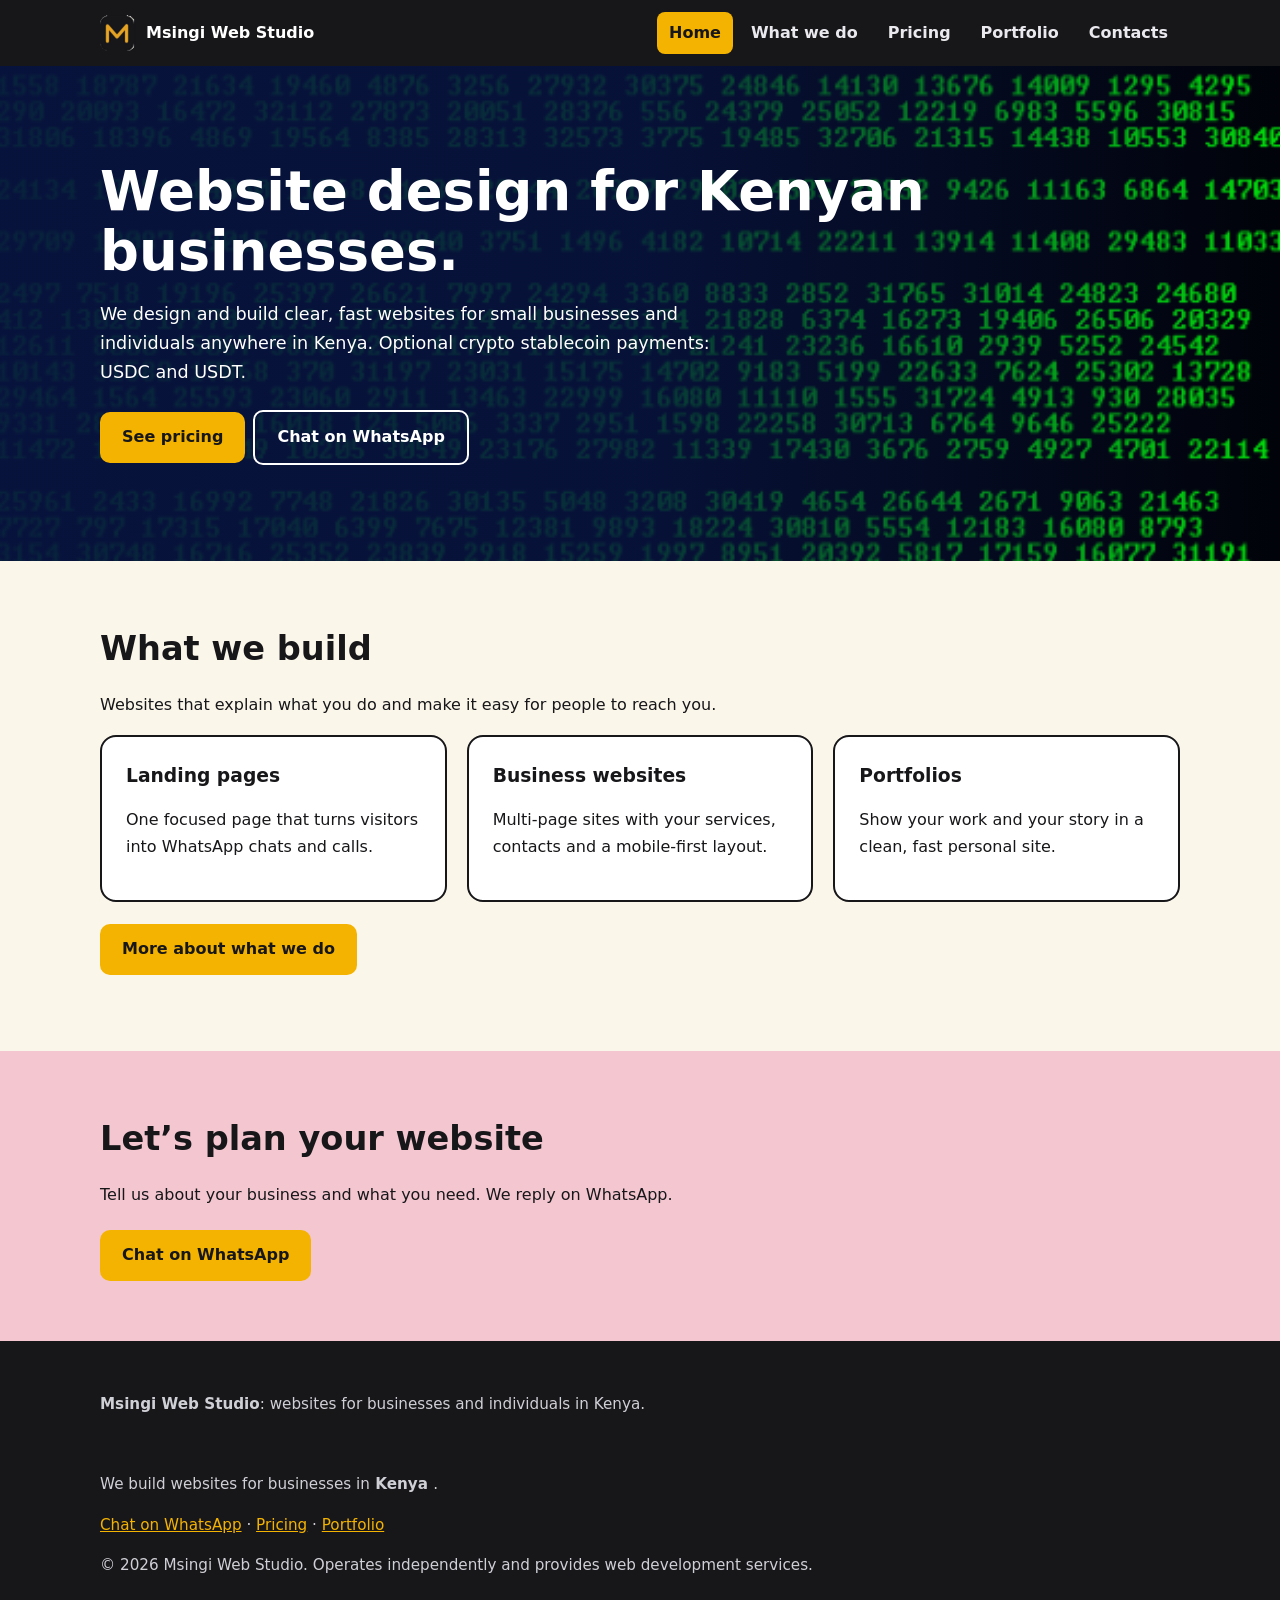
==== index.html @ 573c605a "Update index.html" ====
<!doctype html><html lang="en"><head><meta charset="utf-8"><meta name="viewport" content="width=device-width,initial-scale=1">
<title>Website Design in Kenya | Msingi Web Studio</title><meta name="description" content="Affordable websites for businesses in Nairobi, Kiambu, Embu, Kirinyaga, Murang'a, Tharaka Nithi and Meru. Landing pages, business sites, portfolios. Optional USDC and USDT payments."><meta name="robots" content="index,follow,max-image-preview:large"><meta name="theme-color" content="#17171A">
<link rel="canonical" href="https://msingiweb.co.ke/"><link rel="icon" href="assets/logo.png" type="image/png">
<meta property="og:type" content="website"><meta property="og:site_name" content="Msingi Web Studio"><meta property="og:title" content="Msingi Web Studio | Websites, Landing Pages and Portfolios"><meta property="og:description" content="Msingi Web Studio builds clear, fast business websites, landing pages and online portfolios for clients across Africa. Optional USDC and USDT payments."><meta property="og:url" content="https://msingiweb.co.ke/"><meta property="og:image" content="https://msingiweb.co.ke/assets/og-image.png"><meta property="og:image:type" content="image/png">
<meta property="og:image:width" content="1200">
<meta property="og:image:height" content="630">
<meta property="og:image:alt" content="Msingi Web Studio: websites for Kenyan businesses">
<meta name="twitter:card" content="summary_large_image"><meta name="twitter:title" content="Msingi Web Studio | Websites, Landing Pages and Portfolios"><meta name="twitter:description" content="Msingi Web Studio builds clear, fast business websites, landing pages and online portfolios for clients across Africa. Optional USDC and USDT payments.">
<link rel="stylesheet" href="css/studio.css"><script type="application/ld+json">{"@context": "https://schema.org", "@type": "ProfessionalService", "name": "Msingi Web Studio", "url": "https://msingiweb.co.ke/", "logo": "https://msingiweb.co.ke/assets/logo.png", "description": "Websites, landing pages and portfolios for businesses and individuals in Kenya.", "areaServed": [
  {"@type":"AdministrativeArea","name":"Nairobi County"},
  {"@type":"AdministrativeArea","name":"Kiambu County"},
  {"@type":"AdministrativeArea","name":"Embu County"},
  {"@type":"AdministrativeArea","name":"Kirinyaga County"},
  {"@type":"AdministrativeArea","name":"Murang'a County"},
  {"@type":"AdministrativeArea","name":"Tharaka-Nithi County"},
  {"@type":"AdministrativeArea","name":"Meru County"}
], "telephone": "+254787214095", "sameAs": []}</script></head><body>
<a class="skip" href="#main">Skip to content</a>
<header><div class="wrap nav"><a class="brand" href="index.html"><img src="assets/logo.png" alt="" width="36" height="36">Msingi Web Studio</a>
<button id="menu" aria-label="Menu" aria-expanded="false" aria-controls="links">☰</button><nav aria-label="Main"><ul id="links"><li><a href="index.html" aria-current=page>Home</a></li><li><a href="what-we-do.html">What we do</a></li><li><a href="pricing.html">Pricing</a></li><li><a href="portfolio.html">Portfolio</a></li><li><a href="contact.html">Contacts</a></li></ul></nav></div></header>
<div class="hero"><div class="wrap"><div><h1>Website design for Kenyan businesses.</h1><p>We design and build clear, fast websites for small businesses and individuals anywhere in Kenya. Optional crypto stablecoin payments: USDC and USDT.</p><a class="btn" href="pricing.html">See pricing</a><a class="btn ghost" href="https://wa.me/254787214095?text=Hi%20Msingi%20Web%20Studio%2C%20I%27d%20like%20a%20website">Chat on WhatsApp</a></div></div></div><main id="main"><section><div class="wrap"><h2>What we build</h2><p>Websites that explain what you do and make it easy for people to reach you.</p><div class="grid">
<div class="card"><h3>Landing pages</h3><p>One focused page that turns visitors into WhatsApp chats and calls.</p></div>
<div class="card"><h3>Business websites</h3><p>Multi-page sites with your services, contacts and a mobile-first layout.</p></div>
<div class="card"><h3>Portfolios</h3><p>Show your work and your story in a clean, fast personal site.</p></div></div>
<p><a class="btn" href="what-we-do.html">More about what we do</a></p></div></section><section class="band"><div class="wrap"><h2>Let’s plan your website</h2><p>Tell us about your business and what you need. We reply on WhatsApp.</p><a class="btn" href="https://wa.me/254787214095?text=Hi%20Msingi%20Web%20Studio%2C%20I%27d%20like%20a%20website">Chat on WhatsApp</a></div></section></main>
<footer><div class="wrap"><p><strong>Msingi Web Studio</strong>: websites for businesses and individuals in Kenya.</p> <br> <p>We build websites for businesses in<b> Kenya </b>.</p>
<p><a href="https://wa.me/254787214095?text=Hi%20Msingi%20Web%20Studio%2C%20I%27d%20like%20a%20website">Chat on WhatsApp</a> · <a href="pricing.html">Pricing</a> · <a href="portfolio.html">Portfolio</a></p><p>© 2026 Msingi Web Studio. Operates independently and provides web development services.</p></div></footer>
<script src="js/main.js" defer></script></body></html>
---- css/studio.css ----
:root{--ink:#17171A;--blue:#1d4fd8;--amber:#f5b301;--cream:#fbf6ea;--pink:#f4c6d0;--mut:#5b5b66}
*{box-sizing:border-box}html{scroll-behavior:smooth}
body{margin:0;font:16px/1.65 system-ui,-apple-system,"Segoe UI",Roboto,sans-serif;color:var(--ink);background:var(--cream)}
a{color:inherit}img,video{max-width:100%;height:auto}
.skip{position:absolute;left:-999px}.skip:focus{left:8px;top:8px;background:#fff;padding:8px;z-index:99}
:focus-visible{outline:3px solid var(--amber);outline-offset:2px}
.wrap{width:min(1080px,92%);margin:auto}
header{background:var(--ink);position:sticky;top:0;z-index:20}
.nav{display:flex;align-items:center;justify-content:space-between;padding:12px 0}
.brand{display:flex;gap:10px;align-items:center;color:#fff;text-decoration:none;font-weight:800}
.brand img{width:36px;height:36px;border-radius:9px}
nav ul{display:flex;gap:6px;list-style:none;margin:0;padding:0}
nav a{display:block;padding:8px 12px;border-radius:8px;color:#e9e9ee;text-decoration:none;font-weight:600}
nav a:hover,nav a[aria-current=page]{background:var(--amber);color:var(--ink)}
#menu{display:none;background:none;border:1px solid #555;color:#fff;border-radius:8px;font-size:1.3rem;padding:4px 12px}
.hero{position:relative;overflow:hidden;isolation:isolate;background:#0a1f5c url(../assets/hero-bg.png) right center/cover;color:#fff;padding:96px 0}
.hero::before{content:"";position:absolute;inset:0;z-index:-1;background:linear-gradient(90deg,rgba(8,20,64,.94) 0%,rgba(8,20,64,.88) 50%,rgba(8,20,64,.15) 100%)}
.hero-video{position:absolute;inset:0;width:100%;height:100%;object-fit:cover;z-index:-2}
/* Amber instead of green: uncomment the next line */
/* .hero-video{filter:hue-rotate(-75deg) saturate(1.3)} */
.hero.sm{padding:48px 0}
.hero .wrap{display:block}
.hero.sm .wrap{display:block}
h1{font-size:clamp(2rem,5vw,3.4rem);line-height:1.1;margin:0 0 16px}
h2{font-size:clamp(1.5rem,3vw,2.1rem);margin:0 0 12px}
.hero p{font-size:1.1rem;max-width:56ch}
.btn{display:inline-block;padding:12px 22px;border-radius:10px;font-weight:700;text-decoration:none;background:var(--amber);color:var(--ink);margin:6px 8px 0 0}
.btn.ghost{background:transparent;color:#fff;border:2px solid #fff}
.vid{background:var(--ink);border-radius:18px;padding:10px;max-width:280px;justify-self:center}
.vid video{width:100%;border-radius:12px;display:block}
section{padding:60px 0}
.grid{display:grid;grid-template-columns:repeat(auto-fit,minmax(240px,1fr));gap:20px}
.card{background:#fff;border-radius:16px;padding:24px;border:2px solid var(--ink)}
.card.hl{background:var(--ink);color:#fff;border-color:var(--amber)}
.card h3{margin:0 0 8px}.price{font-size:1.6rem;font-weight:800;color:var(--blue)}.hl .price{color:var(--amber)}
.card ul{padding-left:18px;margin:10px 0 0}.note{color:var(--mut);font-size:.95rem}
.band{background:var(--pink)}
.qr{background:#fff;padding:14px;border-radius:14px;width:min(300px,100%)}
footer{background:var(--ink);color:#cfcfd6;padding:36px 0;font-size:.95rem}
footer a{color:var(--amber)}
@media(max-width:760px){.hero{padding:64px 0}.hero::before{background:rgba(8,20,64,.86)}#menu{display:block}nav ul{display:none;position:absolute;left:0;right:0;top:100%;background:var(--ink);flex-direction:column;padding:8px 4%}nav ul.open{display:flex}}
@media(prefers-reduced-motion:reduce){html{scroll-behavior:auto}.hero-video{display:none}}
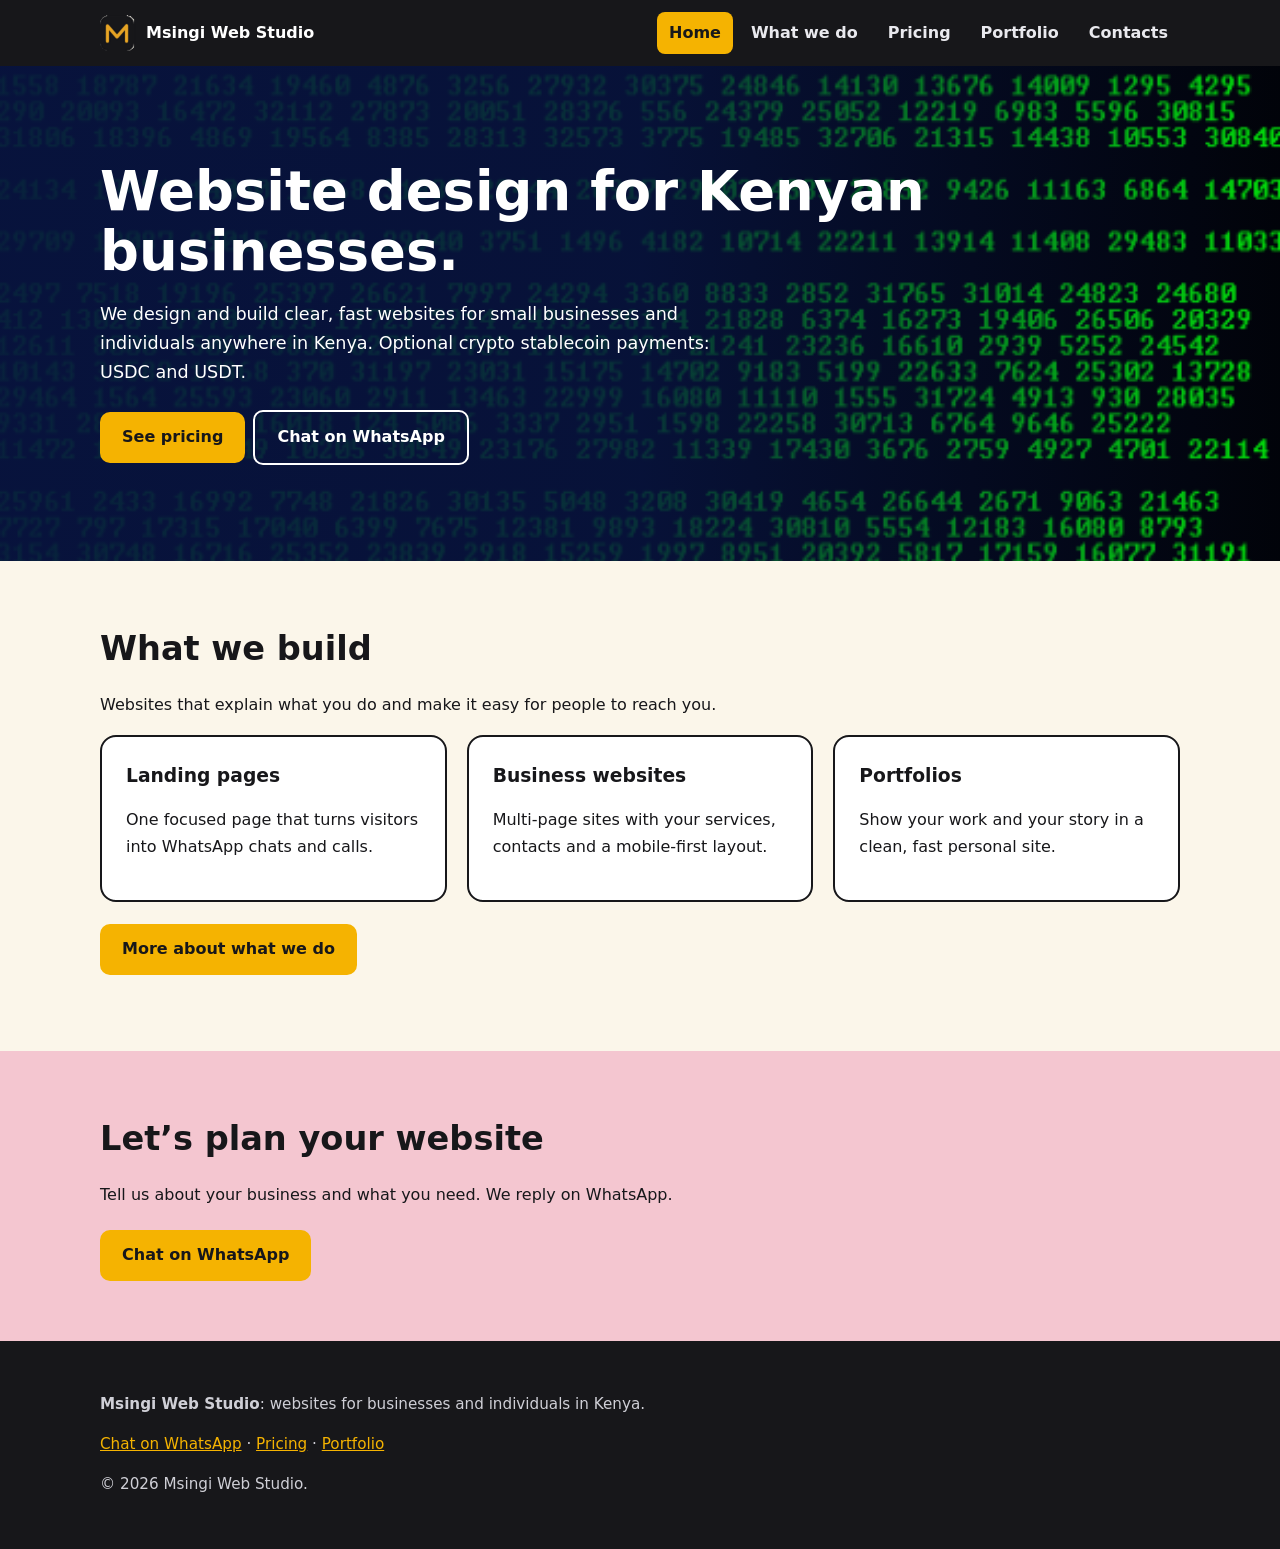
==== commit b344bac1: "Update index.html" ====
--- a/index.html
+++ b/index.html
@@ -23,6 +23,6 @@
 <div class="card"><h3>Business websites</h3><p>Multi-page sites with your services, contacts and a mobile-first layout.</p></div>
 <div class="card"><h3>Portfolios</h3><p>Show your work and your story in a clean, fast personal site.</p></div></div>
 <p><a class="btn" href="what-we-do.html">More about what we do</a></p></div></section><section class="band"><div class="wrap"><h2>Let’s plan your website</h2><p>Tell us about your business and what you need. We reply on WhatsApp.</p><a class="btn" href="https://wa.me/254787214095?text=Hi%20Msingi%20Web%20Studio%2C%20I%27d%20like%20a%20website">Chat on WhatsApp</a></div></section></main>
-<footer><div class="wrap"><p><strong>Msingi Web Studio</strong>: websites for businesses and individuals in Kenya.</p> <br> <p>We build websites for businesses in<b> Kenya </b>.</p>
-<p><a href="https://wa.me/254787214095?text=Hi%20Msingi%20Web%20Studio%2C%20I%27d%20like%20a%20website">Chat on WhatsApp</a> · <a href="pricing.html">Pricing</a> · <a href="portfolio.html">Portfolio</a></p><p>© 2026 Msingi Web Studio. Operates independently and provides web development services.</p></div></footer>
+<footer><div class="wrap"><p><strong>Msingi Web Studio</strong>: websites for businesses and individuals in Kenya.</p> 
+<p><a href="https://wa.me/254787214095?text=Hi%20Msingi%20Web%20Studio%2C%20I%27d%20like%20a%20website">Chat on WhatsApp</a> · <a href="pricing.html">Pricing</a> · <a href="portfolio.html">Portfolio</a></p><p>© 2026 Msingi Web Studio.</p></div></footer>
 <script src="js/main.js" defer></script></body></html>
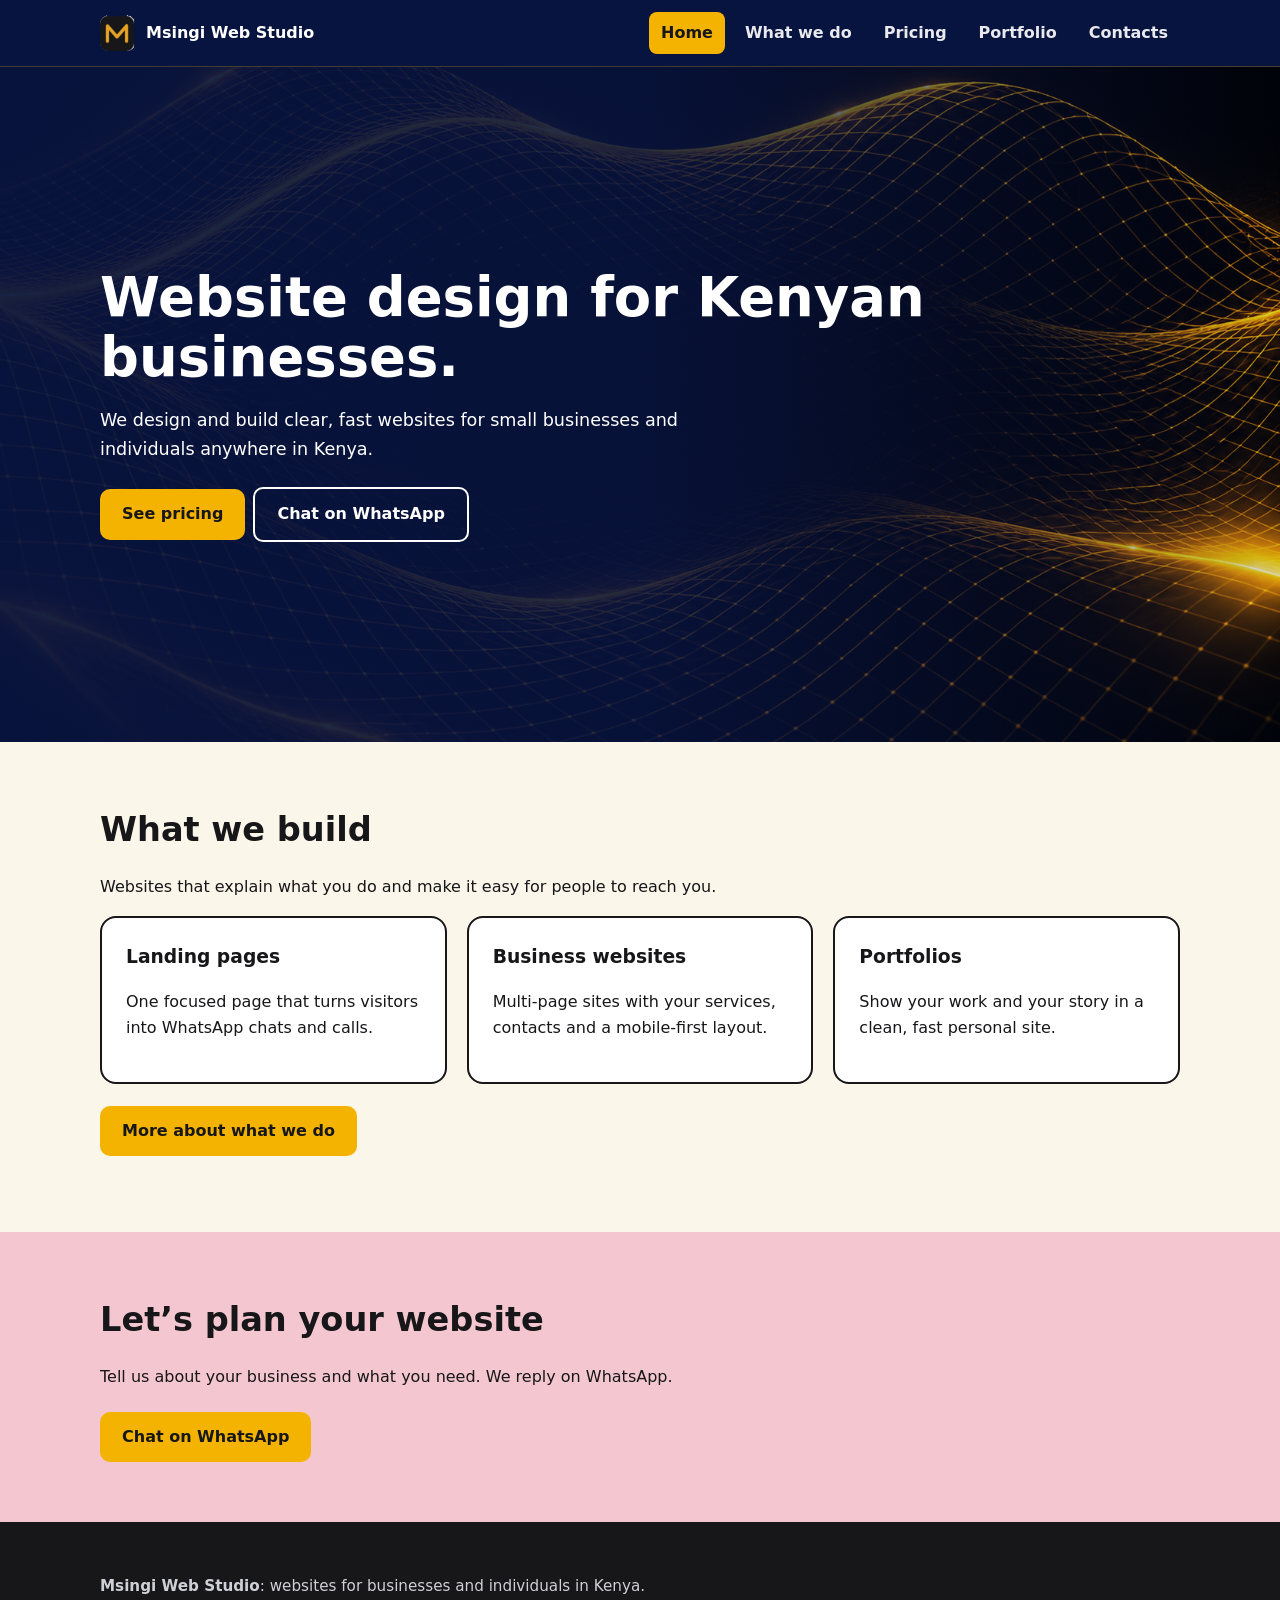
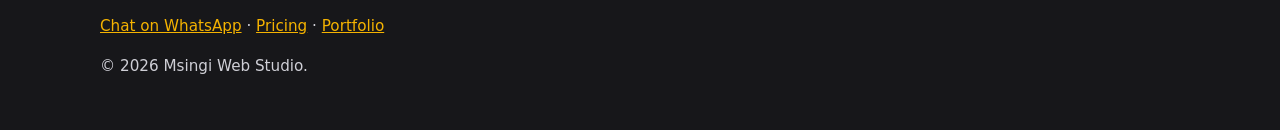
==== commit 4a912331: "Update index.html" ====
--- a/index.html
+++ b/index.html
@@ -18,7 +18,7 @@
 <a class="skip" href="#main">Skip to content</a>
 <header><div class="wrap nav"><a class="brand" href="index.html"><img src="assets/logo.png" alt="" width="36" height="36">Msingi Web Studio</a>
 <button id="menu" aria-label="Menu" aria-expanded="false" aria-controls="links">☰</button><nav aria-label="Main"><ul id="links"><li><a href="index.html" aria-current=page>Home</a></li><li><a href="what-we-do.html">What we do</a></li><li><a href="pricing.html">Pricing</a></li><li><a href="portfolio.html">Portfolio</a></li><li><a href="contact.html">Contacts</a></li></ul></nav></div></header>
-<div class="hero"><div class="wrap"><div><h1>Website design for Kenyan businesses.</h1><p>We design and build clear, fast websites for small businesses and individuals anywhere in Kenya. Optional crypto stablecoin payments: USDC and USDT.</p><a class="btn" href="pricing.html">See pricing</a><a class="btn ghost" href="https://wa.me/254787214095?text=Hi%20Msingi%20Web%20Studio%2C%20I%27d%20like%20a%20website">Chat on WhatsApp</a></div></div></div><main id="main"><section><div class="wrap"><h2>What we build</h2><p>Websites that explain what you do and make it easy for people to reach you.</p><div class="grid">
+<div class="hero"><div class="wrap"><div><h1>Website design for Kenyan businesses.</h1><p>We design and build clear, fast websites for small businesses and individuals anywhere in Kenya.</p><a class="btn" href="pricing.html">See pricing</a><a class="btn ghost" href="https://wa.me/254787214095?text=Hi%20Msingi%20Web%20Studio%2C%20I%27d%20like%20a%20website">Chat on WhatsApp</a></div></div></div><main id="main"><section><div class="wrap"><h2>What we build</h2><p>Websites that explain what you do and make it easy for people to reach you.</p><div class="grid">
 <div class="card"><h3>Landing pages</h3><p>One focused page that turns visitors into WhatsApp chats and calls.</p></div>
 <div class="card"><h3>Business websites</h3><p>Multi-page sites with your services, contacts and a mobile-first layout.</p></div>
 <div class="card"><h3>Portfolios</h3><p>Show your work and your story in a clean, fast personal site.</p></div></div>
--- a/css/studio.css
+++ b/css/studio.css
@@ -1,24 +1,24 @@
-:root{--ink:#17171A;--blue:#1d4fd8;--amber:#f5b301;--cream:#fbf6ea;--pink:#f4c6d0;--mut:#5b5b66}
+:root{--ink:#17171A;--blue:#1d4fd8;--amber:#f5b301;--cream:#fbf6ea;--pink:#f4c6d0;--mut:#5b5b66;--navy:#081440}
 *{box-sizing:border-box}html{scroll-behavior:smooth}
 body{margin:0;font:16px/1.65 system-ui,-apple-system,"Segoe UI",Roboto,sans-serif;color:var(--ink);background:var(--cream)}
 a{color:inherit}img,video{max-width:100%;height:auto}
 .skip{position:absolute;left:-999px}.skip:focus{left:8px;top:8px;background:#fff;padding:8px;z-index:99}
 :focus-visible{outline:3px solid var(--amber);outline-offset:2px}
 .wrap{width:min(1080px,92%);margin:auto}
-header{background:var(--ink);position:sticky;top:0;z-index:20}
+header{background:var(--navy);position:sticky;top:0;z-index:20;border-bottom:1px solid rgba(245,179,1,.25)}
 .nav{display:flex;align-items:center;justify-content:space-between;padding:12px 0}
 .brand{display:flex;gap:10px;align-items:center;color:#fff;text-decoration:none;font-weight:800}
 .brand img{width:36px;height:36px;border-radius:9px}
-nav ul{display:flex;gap:6px;list-style:none;margin:0;padding:0}
+nav ul{display:flex;gap:8px;list-style:none;margin:0;padding:0}
 nav a{display:block;padding:8px 12px;border-radius:8px;color:#e9e9ee;text-decoration:none;font-weight:600}
 nav a:hover,nav a[aria-current=page]{background:var(--amber);color:var(--ink)}
 #menu{display:none;background:none;border:1px solid #555;color:#fff;border-radius:8px;font-size:1.3rem;padding:4px 12px}
-.hero{position:relative;overflow:hidden;isolation:isolate;background:#0a1f5c url(../assets/hero-bg.png) right center/cover;color:#fff;padding:96px 0}
+.hero{position:relative;overflow:hidden;isolation:isolate;background:#0a1f5c url(../assets/hero-bg.png) right center/cover;color:#fff;min-height:75vh;min-height:75dvh;padding:84px 0;display:flex;align-items:center}
 .hero::before{content:"";position:absolute;inset:0;z-index:-1;background:linear-gradient(90deg,rgba(8,20,64,.94) 0%,rgba(8,20,64,.88) 50%,rgba(8,20,64,.15) 100%)}
 .hero-video{position:absolute;inset:0;width:100%;height:100%;object-fit:cover;z-index:-2}
 /* Amber instead of green: uncomment the next line */
 /* .hero-video{filter:hue-rotate(-75deg) saturate(1.3)} */
-.hero.sm{padding:48px 0}
+.hero.sm{min-height:auto;padding:48px 0;display:block}
 .hero .wrap{display:block}
 .hero.sm .wrap{display:block}
 h1{font-size:clamp(2rem,5vw,3.4rem);line-height:1.1;margin:0 0 16px}
@@ -38,5 +38,5 @@
 .qr{background:#fff;padding:14px;border-radius:14px;width:min(300px,100%)}
 footer{background:var(--ink);color:#cfcfd6;padding:36px 0;font-size:.95rem}
 footer a{color:var(--amber)}
-@media(max-width:760px){.hero{padding:64px 0}.hero::before{background:rgba(8,20,64,.86)}#menu{display:block}nav ul{display:none;position:absolute;left:0;right:0;top:100%;background:var(--ink);flex-direction:column;padding:8px 4%}nav ul.open{display:flex}}
+@media(max-width:760px){.hero{min-height:75vh;min-height:75dvh;padding:64px 0}.hero::before{background:rgba(8,20,64,.86)}#menu{display:block}nav ul{display:none;position:absolute;left:0;right:0;top:100%;background:var(--ink);flex-direction:column;padding:8px 4%}nav ul.open{display:flex}}
 @media(prefers-reduced-motion:reduce){html{scroll-behavior:auto}.hero-video{display:none}}
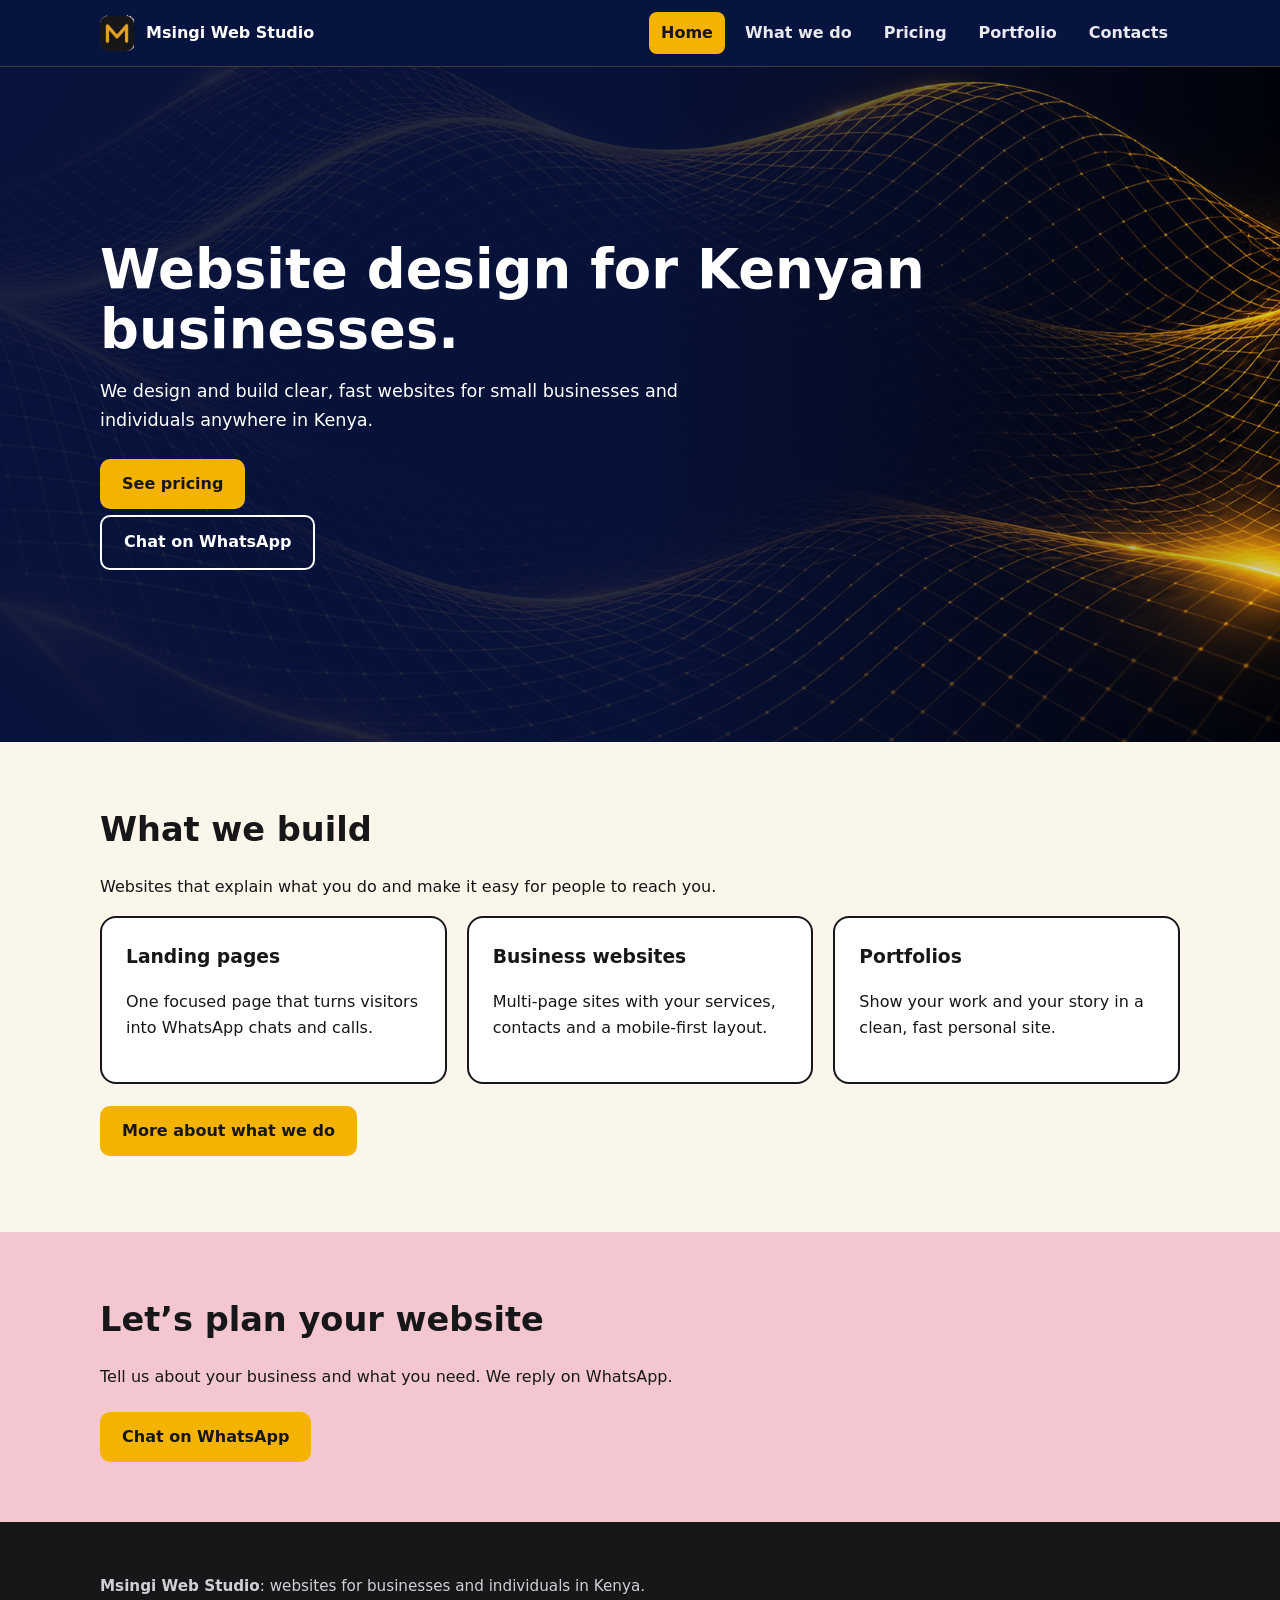
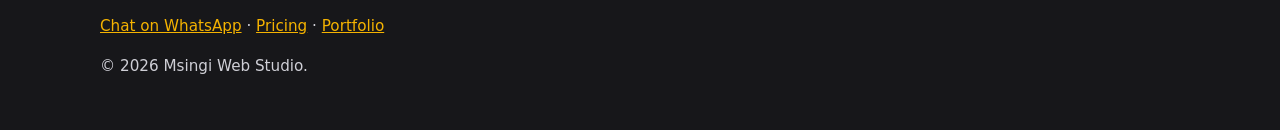
==== commit b357ca43: "Update index.html" ====
--- a/index.html
+++ b/index.html
@@ -18,7 +18,7 @@
 <a class="skip" href="#main">Skip to content</a>
 <header><div class="wrap nav"><a class="brand" href="index.html"><img src="assets/logo.png" alt="" width="36" height="36">Msingi Web Studio</a>
 <button id="menu" aria-label="Menu" aria-expanded="false" aria-controls="links">☰</button><nav aria-label="Main"><ul id="links"><li><a href="index.html" aria-current=page>Home</a></li><li><a href="what-we-do.html">What we do</a></li><li><a href="pricing.html">Pricing</a></li><li><a href="portfolio.html">Portfolio</a></li><li><a href="contact.html">Contacts</a></li></ul></nav></div></header>
-<div class="hero"><div class="wrap"><div><h1>Website design for Kenyan businesses.</h1><p>We design and build clear, fast websites for small businesses and individuals anywhere in Kenya.</p><a class="btn" href="pricing.html">See pricing</a><a class="btn ghost" href="https://wa.me/254787214095?text=Hi%20Msingi%20Web%20Studio%2C%20I%27d%20like%20a%20website">Chat on WhatsApp</a></div></div></div><main id="main"><section><div class="wrap"><h2>What we build</h2><p>Websites that explain what you do and make it easy for people to reach you.</p><div class="grid">
+<div class="hero"><div class="wrap"><div><h1>Website design for Kenyan businesses.</h1><p>We design and build clear, fast websites for small businesses and individuals anywhere in Kenya.</p><a class="btn" href="pricing.html">See pricing</a><br><a class="btn ghost" href="https://wa.me/254787214095?text=Hi%20Msingi%20Web%20Studio%2C%20I%27d%20like%20a%20website">Chat on WhatsApp</a></div></div></div><main id="main"><section><div class="wrap"><h2>What we build</h2><p>Websites that explain what you do and make it easy for people to reach you.</p><div class="grid">
 <div class="card"><h3>Landing pages</h3><p>One focused page that turns visitors into WhatsApp chats and calls.</p></div>
 <div class="card"><h3>Business websites</h3><p>Multi-page sites with your services, contacts and a mobile-first layout.</p></div>
 <div class="card"><h3>Portfolios</h3><p>Show your work and your story in a clean, fast personal site.</p></div></div>
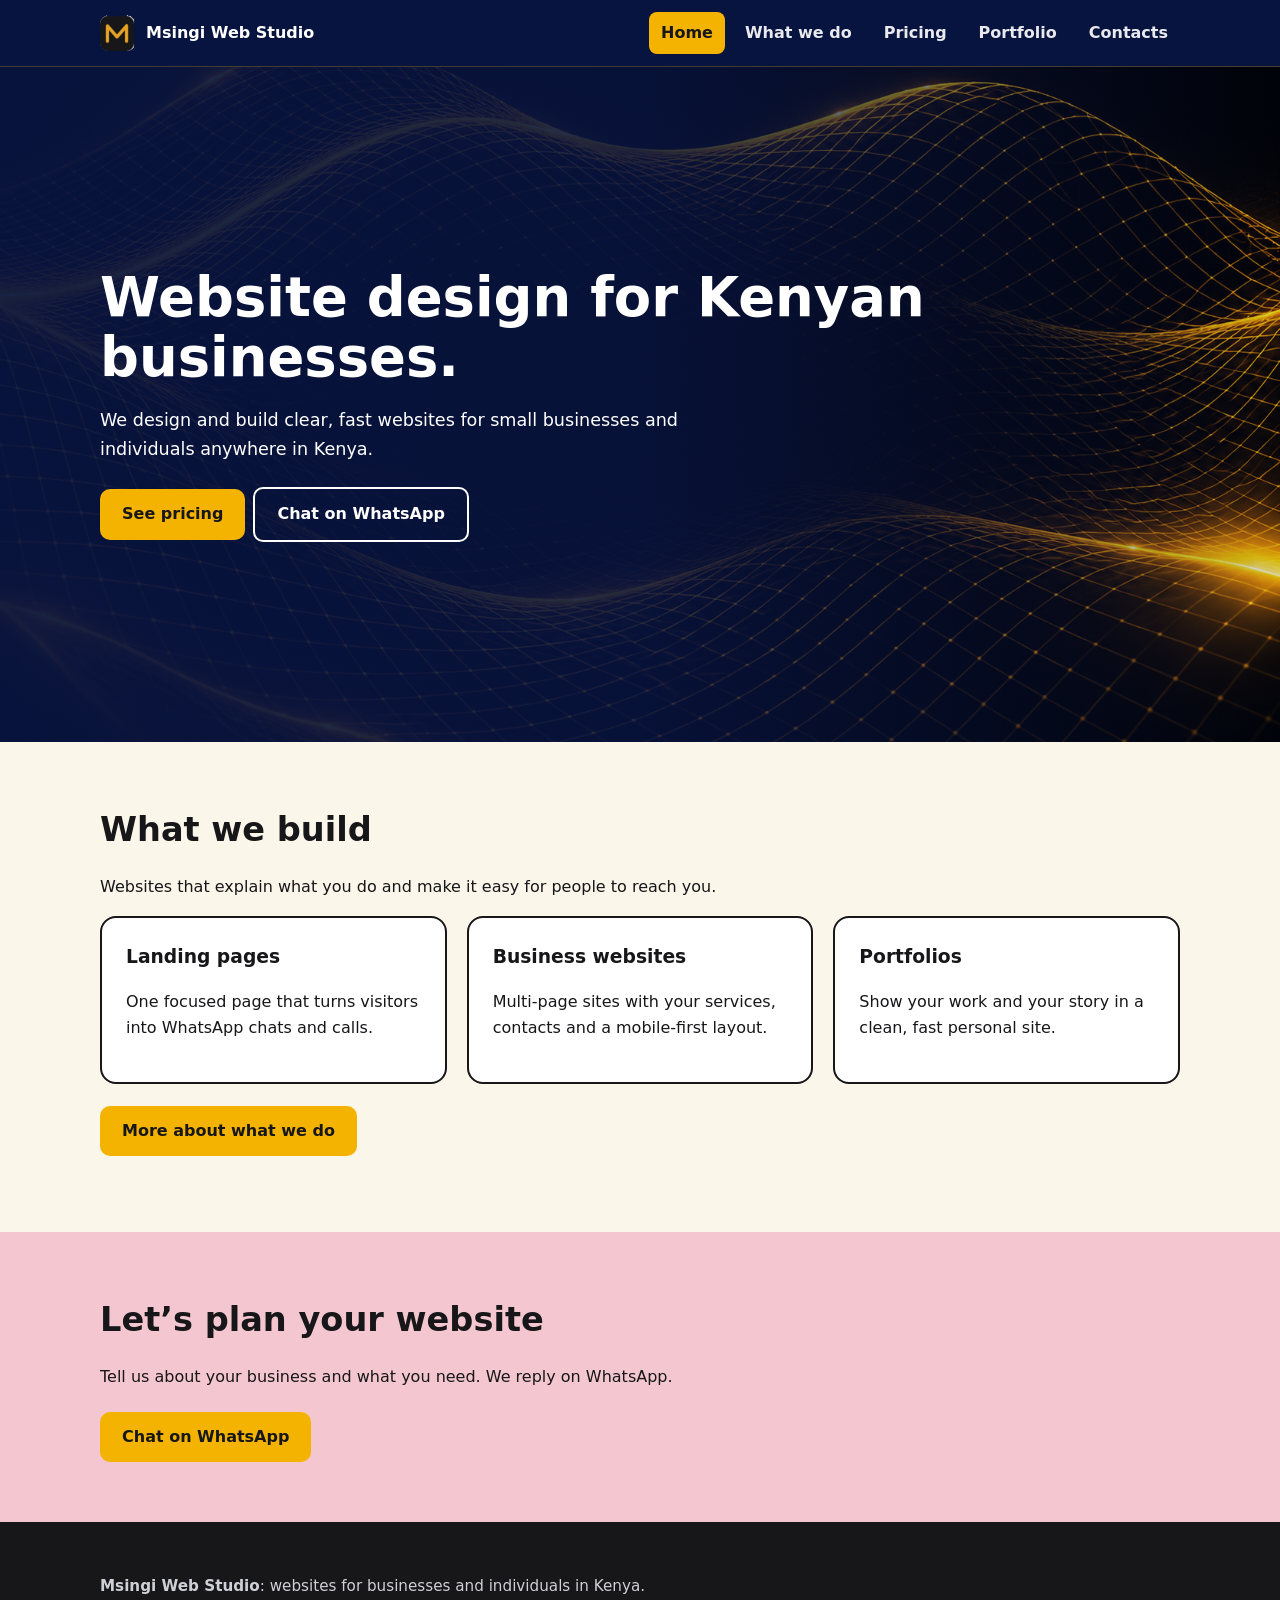
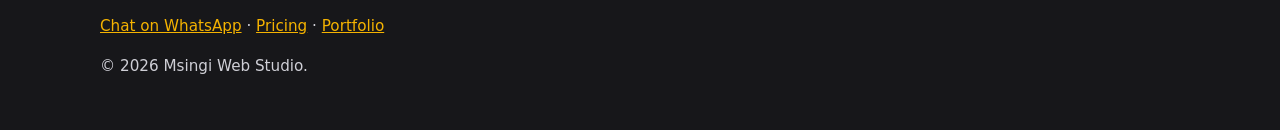
==== commit ac48115d: "Update index.html" ====
--- a/index.html
+++ b/index.html
@@ -18,7 +18,7 @@
 <a class="skip" href="#main">Skip to content</a>
 <header><div class="wrap nav"><a class="brand" href="index.html"><img src="assets/logo.png" alt="" width="36" height="36">Msingi Web Studio</a>
 <button id="menu" aria-label="Menu" aria-expanded="false" aria-controls="links">☰</button><nav aria-label="Main"><ul id="links"><li><a href="index.html" aria-current=page>Home</a></li><li><a href="what-we-do.html">What we do</a></li><li><a href="pricing.html">Pricing</a></li><li><a href="portfolio.html">Portfolio</a></li><li><a href="contact.html">Contacts</a></li></ul></nav></div></header>
-<div class="hero"><div class="wrap"><div><h1>Website design for Kenyan businesses.</h1><p>We design and build clear, fast websites for small businesses and individuals anywhere in Kenya.</p><a class="btn" href="pricing.html">See pricing</a><br><a class="btn ghost" href="https://wa.me/254787214095?text=Hi%20Msingi%20Web%20Studio%2C%20I%27d%20like%20a%20website">Chat on WhatsApp</a></div></div></div><main id="main"><section><div class="wrap"><h2>What we build</h2><p>Websites that explain what you do and make it easy for people to reach you.</p><div class="grid">
+<div class="hero"><div class="wrap"><div><h1>Website design for Kenyan businesses.</h1><p>We design and build clear, fast websites for small businesses and individuals anywhere in Kenya.</p><a class="btn" href="pricing.html">See pricing</a><a class="btn ghost" href="https://wa.me/254787214095?text=Hi%20Msingi%20Web%20Studio%2C%20I%27d%20like%20a%20website">Chat on WhatsApp</a></div></div></div><main id="main"><section><div class="wrap"><h2>What we build</h2><p>Websites that explain what you do and make it easy for people to reach you.</p><div class="grid">
 <div class="card"><h3>Landing pages</h3><p>One focused page that turns visitors into WhatsApp chats and calls.</p></div>
 <div class="card"><h3>Business websites</h3><p>Multi-page sites with your services, contacts and a mobile-first layout.</p></div>
 <div class="card"><h3>Portfolios</h3><p>Show your work and your story in a clean, fast personal site.</p></div></div>
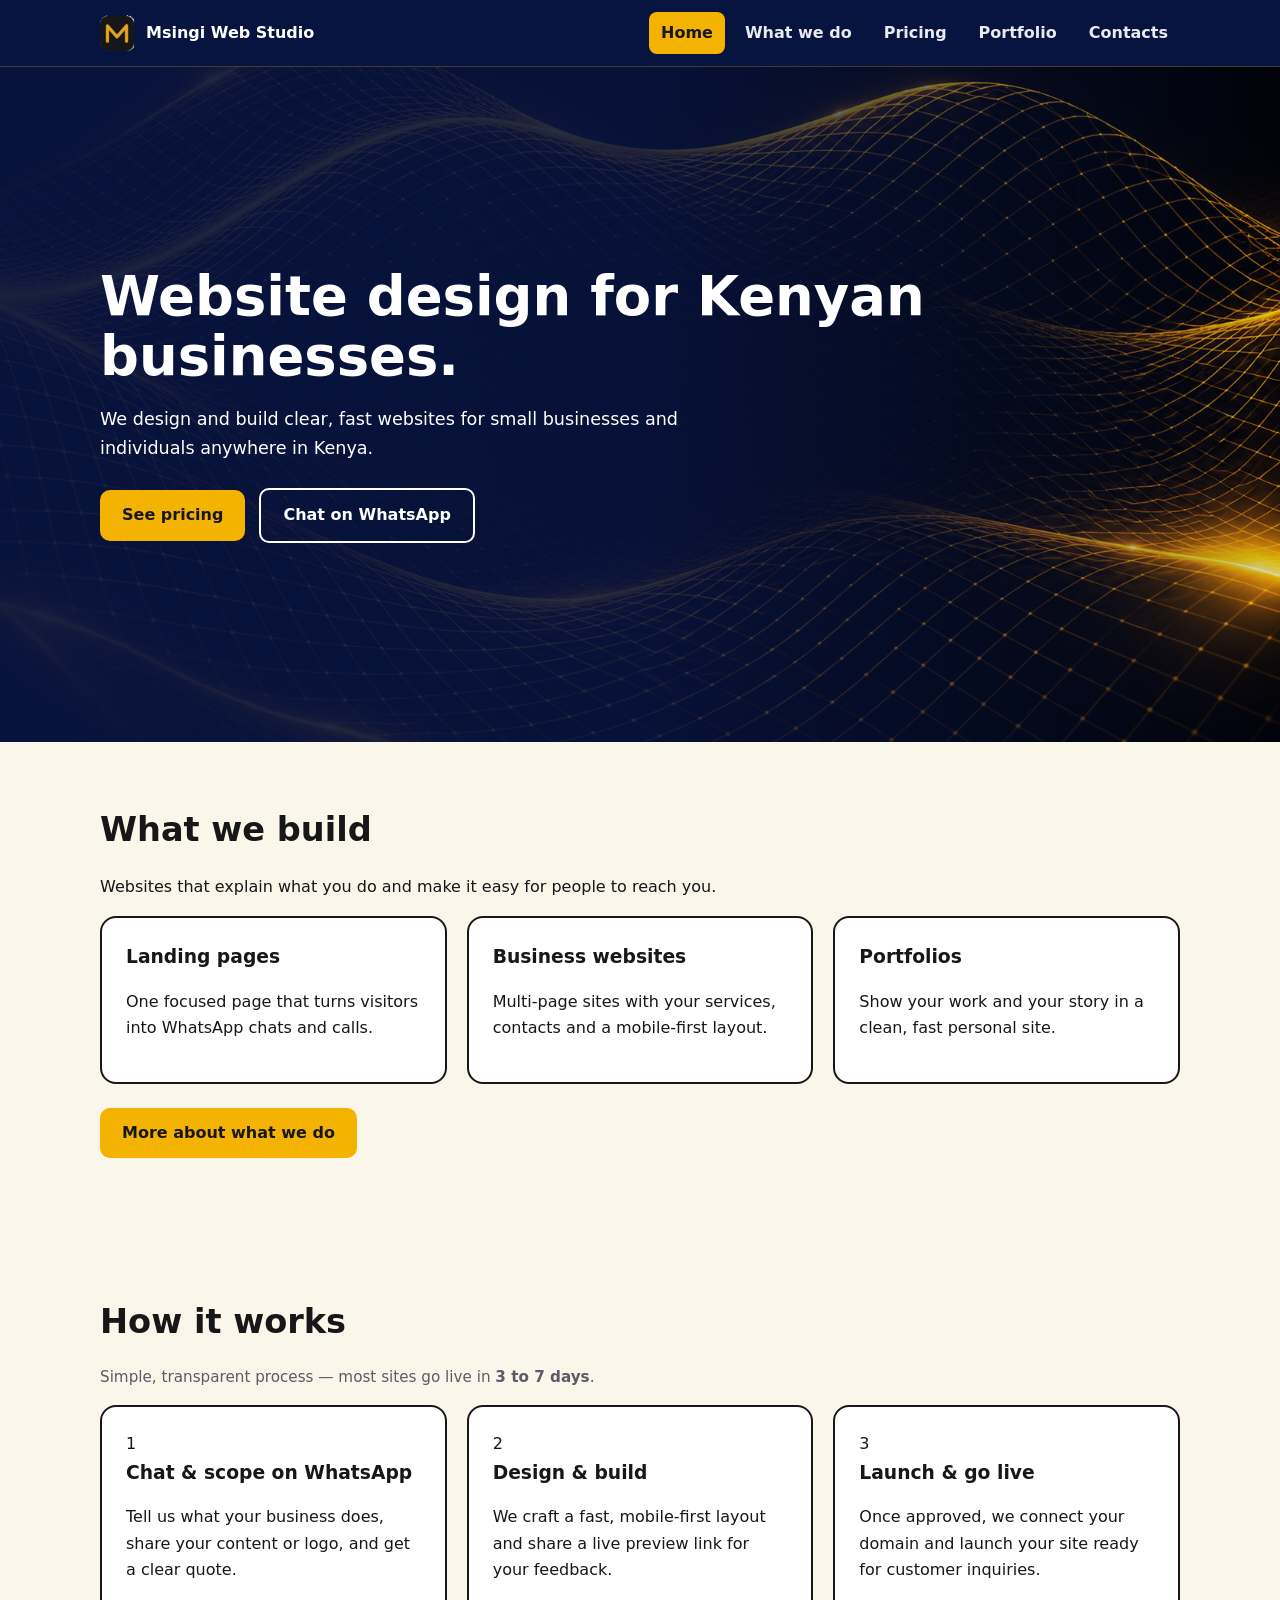
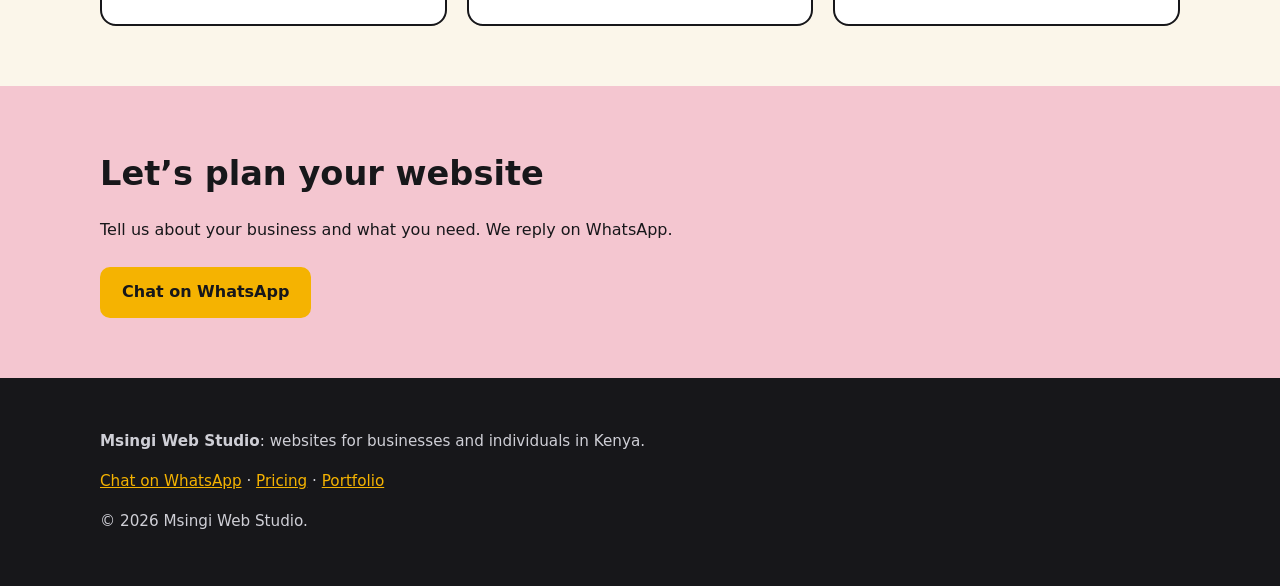
==== commit 85bebc1b: "Update index.html" ====
--- a/index.html
+++ b/index.html
@@ -22,7 +22,12 @@
 <div class="card"><h3>Landing pages</h3><p>One focused page that turns visitors into WhatsApp chats and calls.</p></div>
 <div class="card"><h3>Business websites</h3><p>Multi-page sites with your services, contacts and a mobile-first layout.</p></div>
 <div class="card"><h3>Portfolios</h3><p>Show your work and your story in a clean, fast personal site.</p></div></div>
-<p><a class="btn" href="what-we-do.html">More about what we do</a></p></div></section><section class="band"><div class="wrap"><h2>Let’s plan your website</h2><p>Tell us about your business and what you need. We reply on WhatsApp.</p><a class="btn" href="https://wa.me/254787214095?text=Hi%20Msingi%20Web%20Studio%2C%20I%27d%20like%20a%20website">Chat on WhatsApp</a></div></section></main>
+<p><a class="btn" href="what-we-do.html">More about what we do</a></p></div></section>
+<section class="steps"><div class="wrap"><h2>How it works</h2><p class="note">Simple, transparent process — most sites go live in <strong>3 to 7 days</strong>.</p><div class="grid">
+<div class="card"><span class="step-num">1</span><h3>Chat &amp; scope on WhatsApp</h3><p>Tell us what your business does, share your content or logo, and get a clear quote.</p></div>
+<div class="card"><span class="step-num">2</span><h3>Design &amp; build</h3><p>We craft a fast, mobile-first layout and share a live preview link for your feedback.</p></div>
+<div class="card"><span class="step-num">3</span><h3>Launch &amp; go live</h3><p>Once approved, we connect your domain and launch your site ready for customer inquiries.</p></div></div></div></section>
+<section class="band"><div class="wrap"><h2>Let’s plan your website</h2><p>Tell us about your business and what you need. We reply on WhatsApp.</p><a class="btn" href="https://wa.me/254787214095?text=Hi%20Msingi%20Web%20Studio%2C%20I%27d%20like%20a%20website">Chat on WhatsApp</a></div></section></main>
 <footer><div class="wrap"><p><strong>Msingi Web Studio</strong>: websites for businesses and individuals in Kenya.</p> 
 <p><a href="https://wa.me/254787214095?text=Hi%20Msingi%20Web%20Studio%2C%20I%27d%20like%20a%20website">Chat on WhatsApp</a> · <a href="pricing.html">Pricing</a> · <a href="portfolio.html">Portfolio</a></p><p>© 2026 Msingi Web Studio.</p></div></footer>
 <script src="js/main.js" defer></script></body></html>
--- a/css/studio.css
+++ b/css/studio.css
@@ -24,7 +24,16 @@
 h1{font-size:clamp(2rem,5vw,3.4rem);line-height:1.1;margin:0 0 16px}
 h2{font-size:clamp(1.5rem,3vw,2.1rem);margin:0 0 12px}
 .hero p{font-size:1.1rem;max-width:56ch}
-.btn{display:inline-block;padding:12px 22px;border-radius:10px;font-weight:700;text-decoration:none;background:var(--amber);color:var(--ink);margin:6px 8px 0 0}
+.btn{
+  display:inline-block;
+  padding:12px 22px;
+  border-radius:10px;
+  font-weight:700;
+  text-decoration:none;
+  background:var(--amber);
+  color:var(--ink);
+  margin:8px 14px 0 0;
+}
 .btn.ghost{background:transparent;color:#fff;border:2px solid #fff}
 .vid{background:var(--ink);border-radius:18px;padding:10px;max-width:280px;justify-self:center}
 .vid video{width:100%;border-radius:12px;display:block}
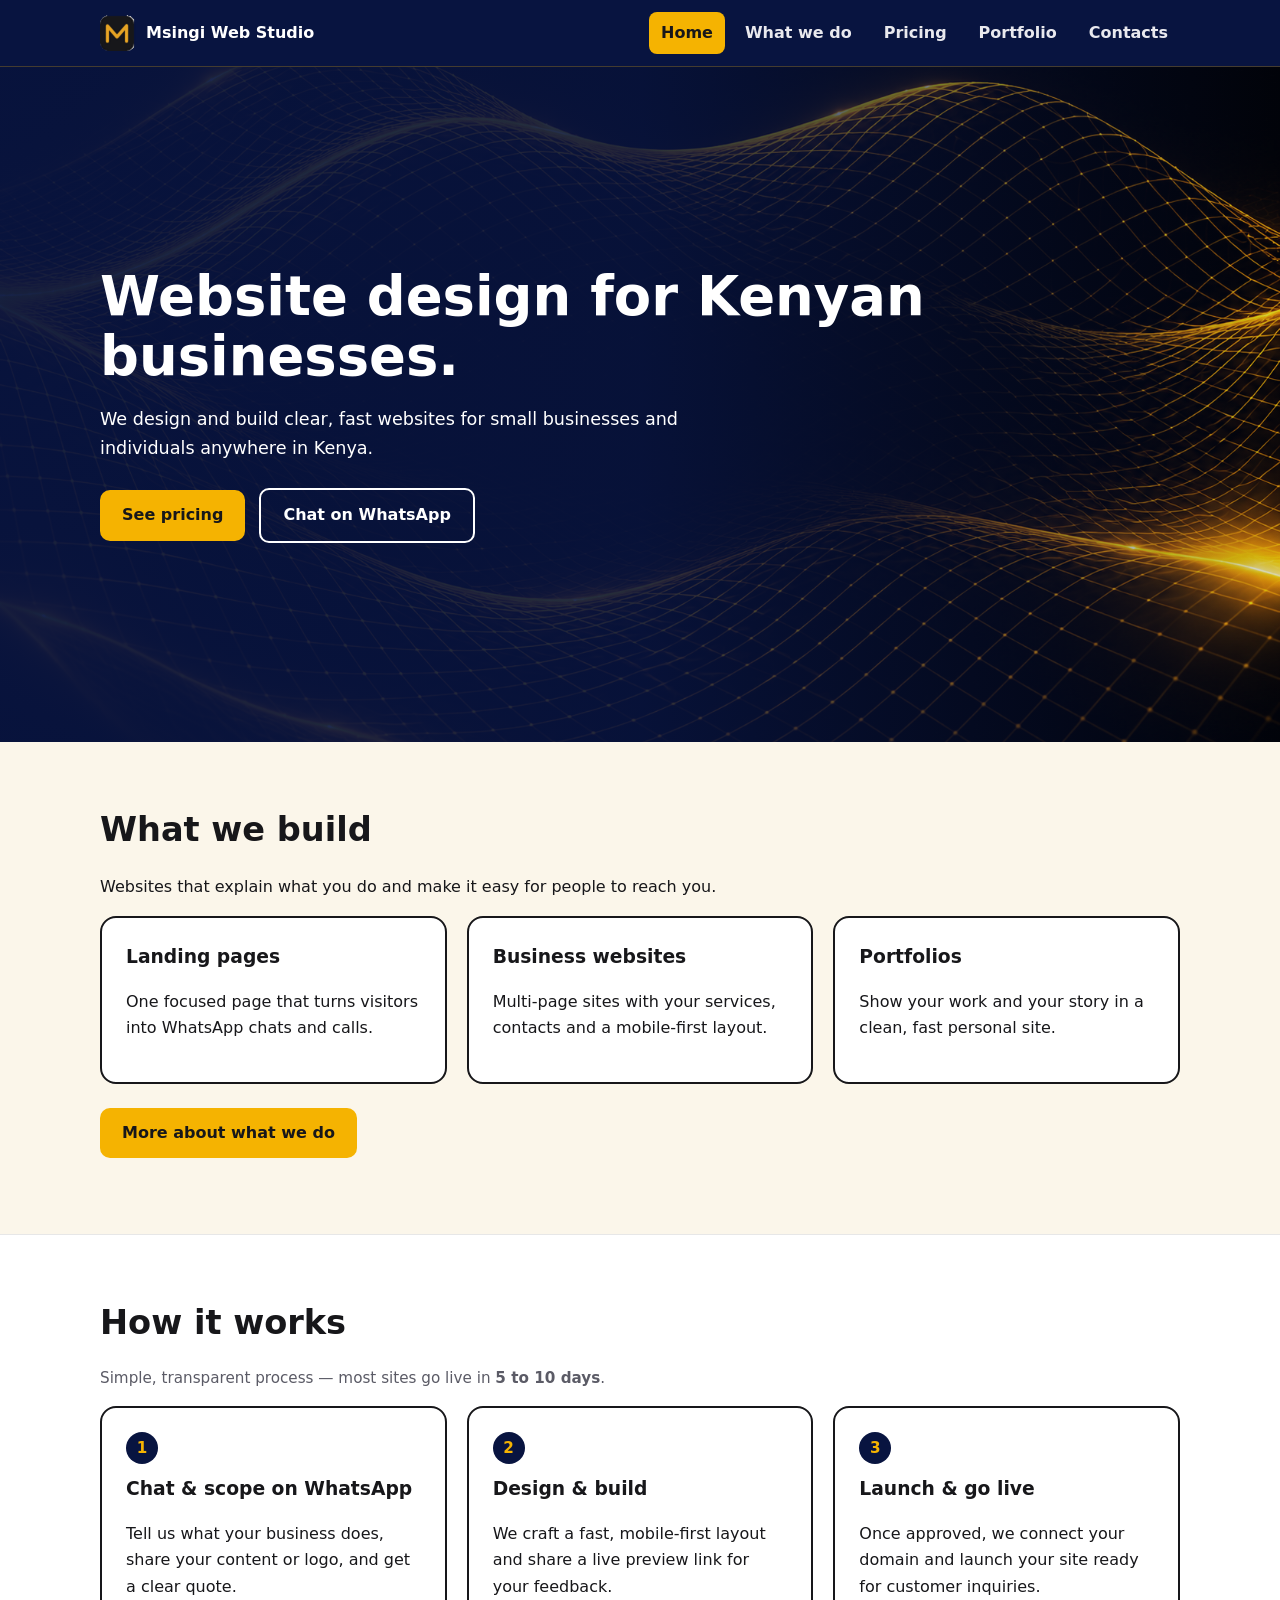
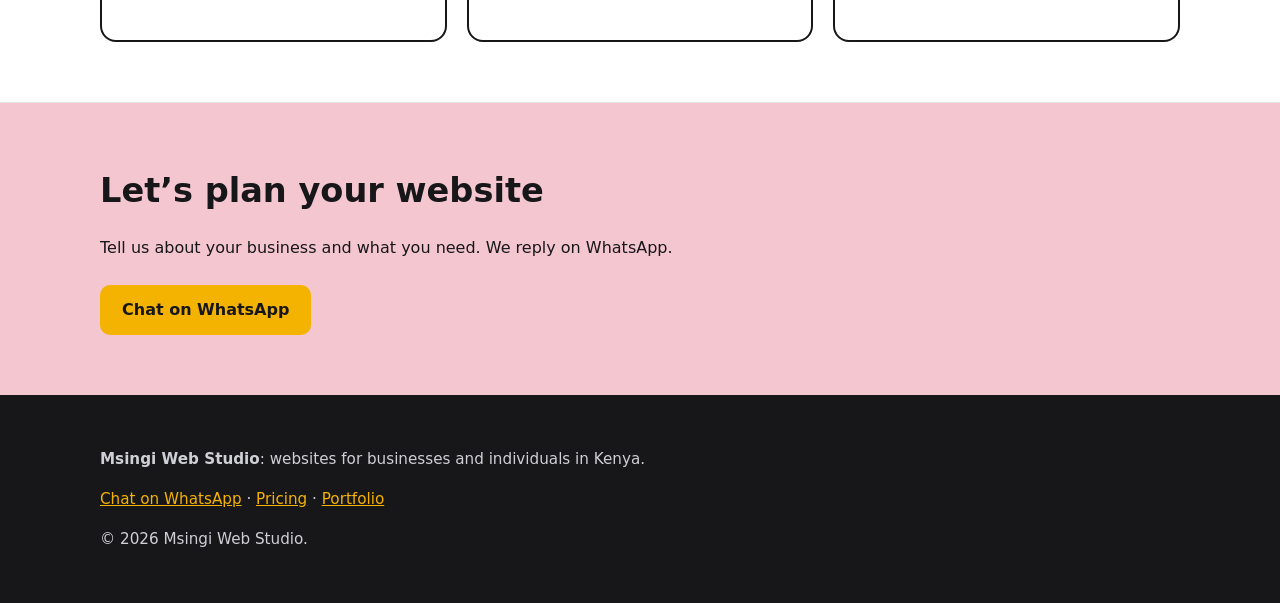
==== commit b17dccde: "Update index.html" ====
--- a/index.html
+++ b/index.html
@@ -23,7 +23,7 @@
 <div class="card"><h3>Business websites</h3><p>Multi-page sites with your services, contacts and a mobile-first layout.</p></div>
 <div class="card"><h3>Portfolios</h3><p>Show your work and your story in a clean, fast personal site.</p></div></div>
 <p><a class="btn" href="what-we-do.html">More about what we do</a></p></div></section>
-<section class="steps"><div class="wrap"><h2>How it works</h2><p class="note">Simple, transparent process — most sites go live in <strong>3 to 7 days</strong>.</p><div class="grid">
+<section class="steps"><div class="wrap"><h2>How it works</h2><p class="note">Simple, transparent process — most sites go live in <strong><b>5</b> to <b>10</b> days</strong>.</p><div class="grid">
 <div class="card"><span class="step-num">1</span><h3>Chat &amp; scope on WhatsApp</h3><p>Tell us what your business does, share your content or logo, and get a clear quote.</p></div>
 <div class="card"><span class="step-num">2</span><h3>Design &amp; build</h3><p>We craft a fast, mobile-first layout and share a live preview link for your feedback.</p></div>
 <div class="card"><span class="step-num">3</span><h3>Launch &amp; go live</h3><p>Once approved, we connect your domain and launch your site ready for customer inquiries.</p></div></div></div></section>
--- a/css/studio.css
+++ b/css/studio.css
@@ -42,10 +42,29 @@
 .card{background:#fff;border-radius:16px;padding:24px;border:2px solid var(--ink)}
 .card.hl{background:var(--ink);color:#fff;border-color:var(--amber)}
 .card h3{margin:0 0 8px}.price{font-size:1.6rem;font-weight:800;color:var(--blue)}.hl .price{color:var(--amber)}
-.card ul{padding-left:18px;margin:10px 0 0}.note{color:var(--mut);font-size:.95rem}
-.band{background:var(--pink)}
+.card ul{padding-left:18px;margin:10px 0 0}.note{color:var(--mut);font-size:.95rem}/* Portfolio Cards */
+.portfolio-grid{display:grid;grid-template-columns:repeat(auto-fit,minmax(320px,1fr));gap:28px}
+.portfolio-card{padding:0;overflow:hidden;display:flex;flex-direction:column;transition:transform .2s ease,box-shadow .2s ease}
+.portfolio-card:hover{transform:translateY(-4px);box-shadow:0 12px 24px rgba(8,20,64,.12)}
+.preview{display:block;background:var(--ink);border-bottom:2px solid var(--ink);overflow:hidden;text-decoration:none}
+.browser-bar{display:flex;gap:6px;padding:8px 12px;background:#232329;border-bottom:1px solid rgba(255,255,255,.08)}
+.browser-bar span{width:9px;height:9px;border-radius:50%;background:#5b5b66}
+.browser-bar span:first-child{background:#ff5f56}
+.browser-bar span:nth-child(2){background:#ffbd2e}
+.browser-bar span:nth-child(3){background:#27c93f}
+.preview img{display:block;width:100%;aspect-ratio:16/9;object-fit:cover;object-position:top center;transition:transform .35s ease}
+.portfolio-card:hover .preview img{transform:scale(1.03)}
+.card-body{padding:24px;display:flex;flex-direction:column;flex:1}
+.tag{display:inline-block;align-self:flex-start;font-size:.78rem;font-weight:700;text-transform:uppercase;letter-spacing:.04em;background:var(--cream);color:var(--navy);border:1px solid rgba(8,20,64,.2);padding:4px 10px;border-radius:99px;margin-bottom:10px}
+.card-body p{margin:0 0 18px;color:var(--mut)}
+.card-actions{margin-top:auto}
+.card-actions .btn{margin:0}
+.band{background:var(--pink)}.steps{background:#fff;border-top:1px solid rgba(23,23,26,.1);border-bottom:1px solid rgba(23,23,26,.1)}
+.step-num{display:inline-flex;align-items:center;justify-content:center;width:32px;height:32px;border-radius:50%;background:var(--navy);color:var(--amber);font-weight:800;font-size:.95rem;margin-bottom:10px}
 .qr{background:#fff;padding:14px;border-radius:14px;width:min(300px,100%)}
 footer{background:var(--ink);color:#cfcfd6;padding:36px 0;font-size:.95rem}
 footer a{color:var(--amber)}
 @media(max-width:760px){.hero{min-height:75vh;min-height:75dvh;padding:64px 0}.hero::before{background:rgba(8,20,64,.86)}#menu{display:block}nav ul{display:none;position:absolute;left:0;right:0;top:100%;background:var(--ink);flex-direction:column;padding:8px 4%}nav ul.open{display:flex}}
-@media(prefers-reduced-motion:reduce){html{scroll-behavior:auto}.hero-video{display:none}}
+@media(prefers-reduced-motion:reduce){html{scroll-behavior:auto}.hero-video{display:none}} 
+.card .btn.ghost{color:var(--ink);border-color:var(--ink)}
+.card .btn.ghost:hover{background:var(--cream)}
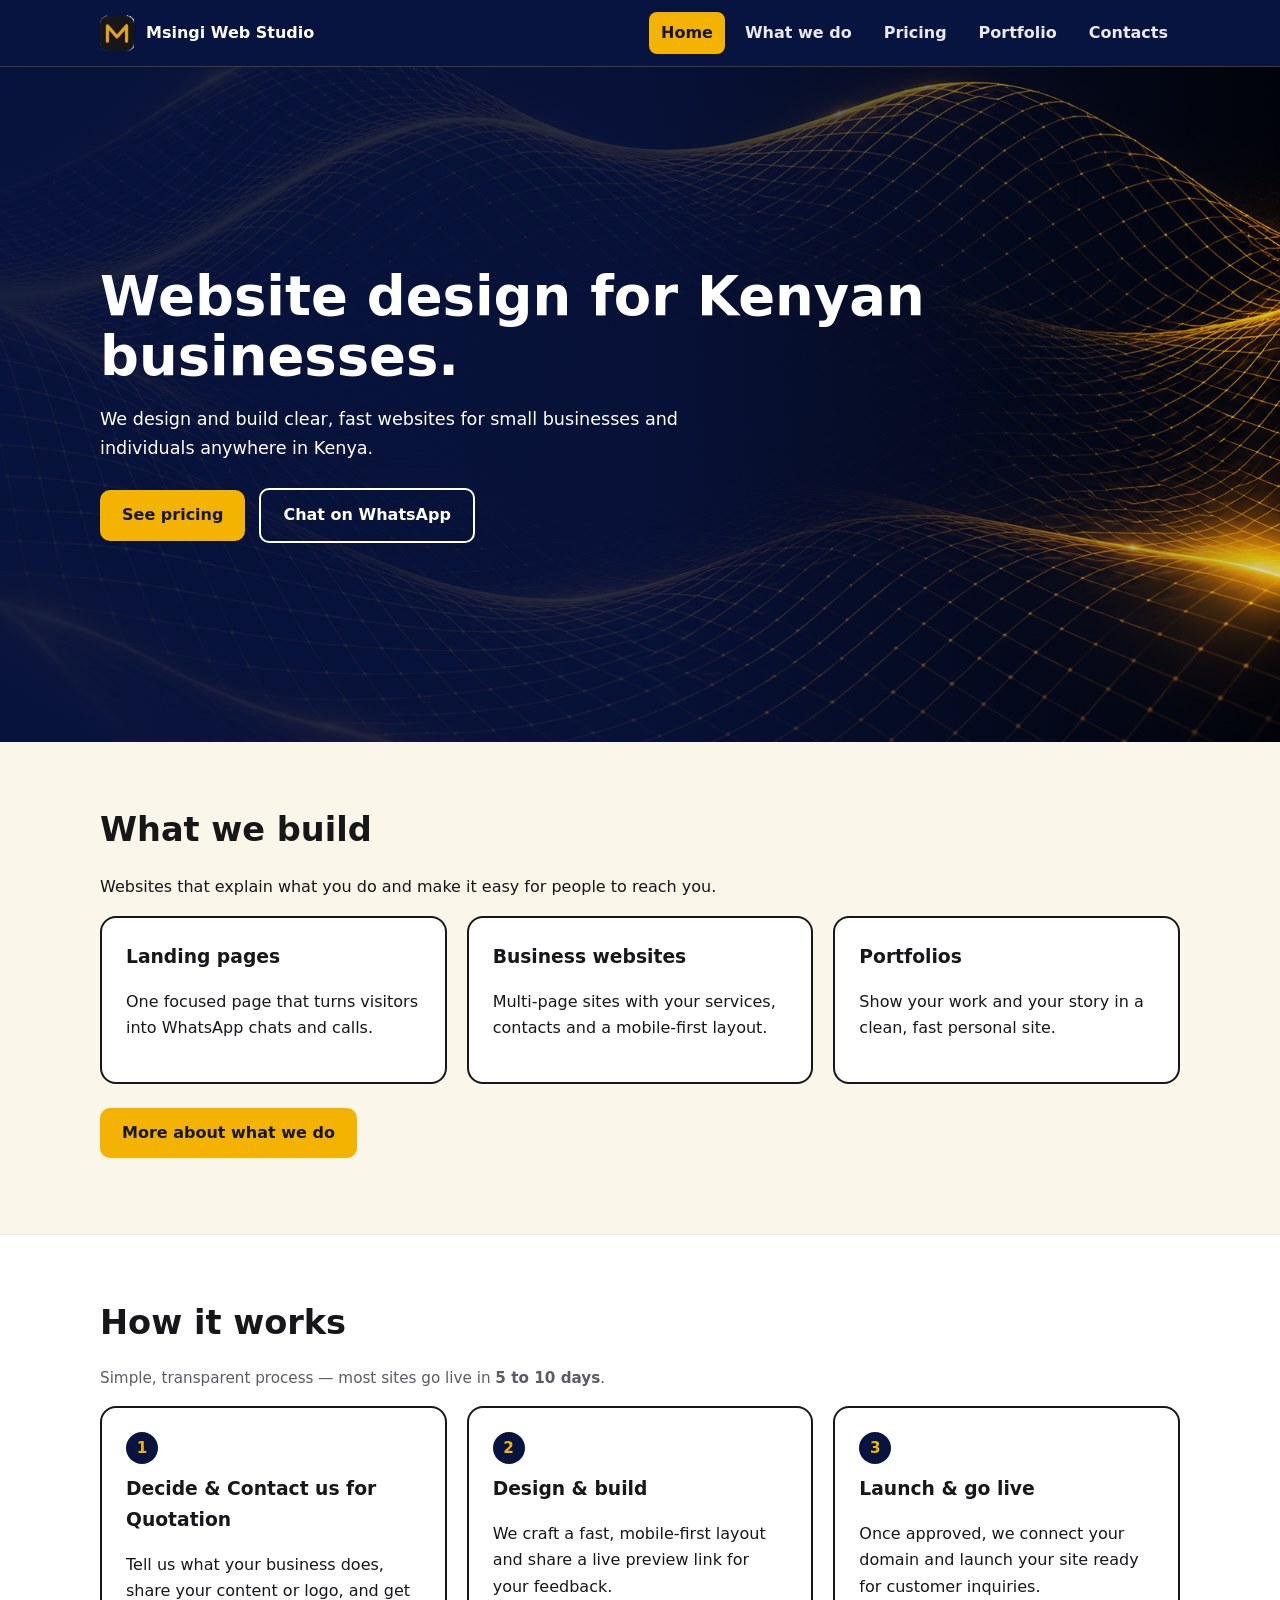
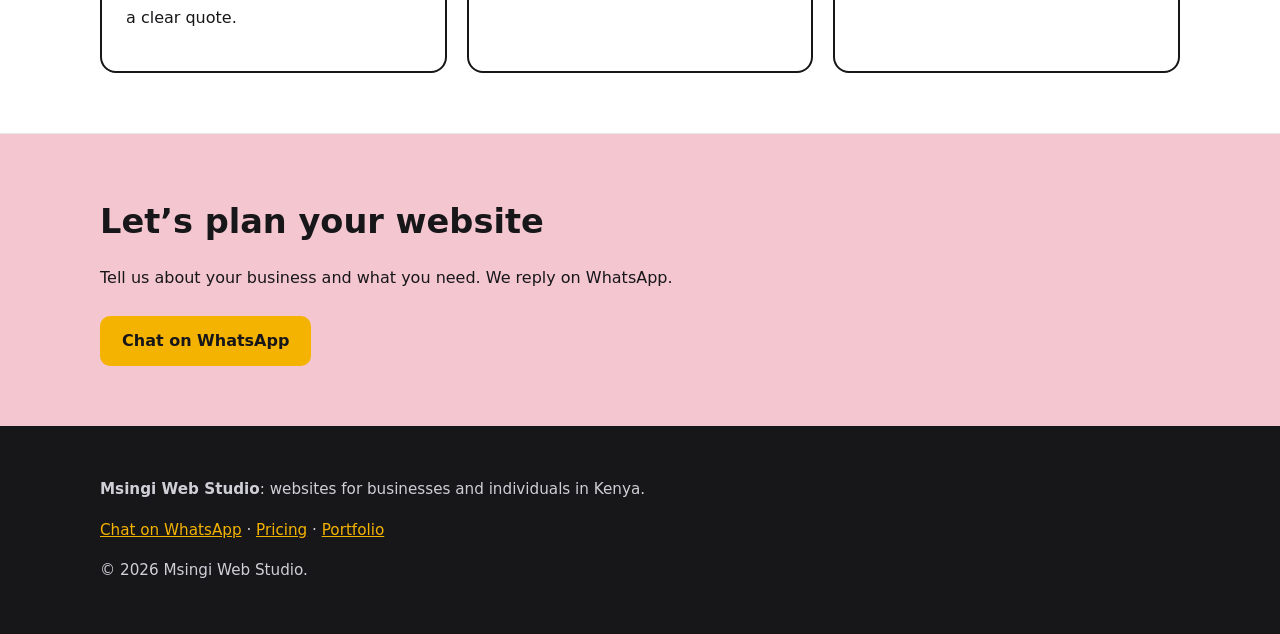
==== commit 04bb34a8: "Update index.html" ====
--- a/index.html
+++ b/index.html
@@ -24,7 +24,7 @@
 <div class="card"><h3>Portfolios</h3><p>Show your work and your story in a clean, fast personal site.</p></div></div>
 <p><a class="btn" href="what-we-do.html">More about what we do</a></p></div></section>
 <section class="steps"><div class="wrap"><h2>How it works</h2><p class="note">Simple, transparent process — most sites go live in <strong><b>5</b> to <b>10</b> days</strong>.</p><div class="grid">
-<div class="card"><span class="step-num">1</span><h3>Chat &amp; scope on WhatsApp</h3><p>Tell us what your business does, share your content or logo, and get a clear quote.</p></div>
+<div class="card"><span class="step-num">1</span><h3>Decide &amp; Contact us for Quotation</h3><p>Tell us what your business does, share your content or logo, and get a clear quote.</p></div>
 <div class="card"><span class="step-num">2</span><h3>Design &amp; build</h3><p>We craft a fast, mobile-first layout and share a live preview link for your feedback.</p></div>
 <div class="card"><span class="step-num">3</span><h3>Launch &amp; go live</h3><p>Once approved, we connect your domain and launch your site ready for customer inquiries.</p></div></div></div></section>
 <section class="band"><div class="wrap"><h2>Let’s plan your website</h2><p>Tell us about your business and what you need. We reply on WhatsApp.</p><a class="btn" href="https://wa.me/254787214095?text=Hi%20Msingi%20Web%20Studio%2C%20I%27d%20like%20a%20website">Chat on WhatsApp</a></div></section></main>
